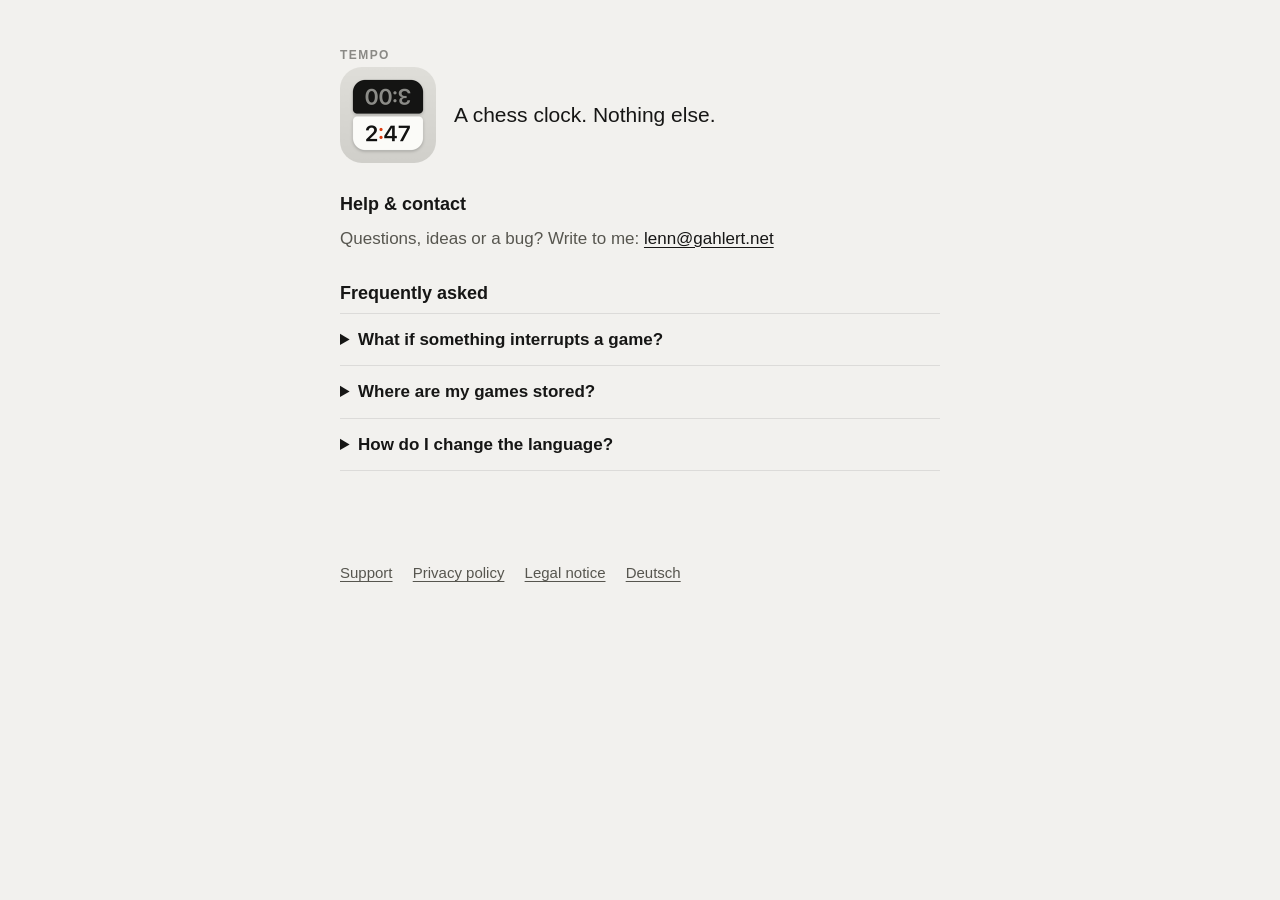
==== index.html @ 9c6516c2 "Update website" ====
<!doctype html>
<html lang="en">
<head>
<meta charset="utf-8">
<meta name="viewport" content="width=device-width, initial-scale=1">
<title>Tempo</title>
<script>location.replace((navigator.language || "en").toLowerCase().startsWith("de") ? "de/" : "en/")</script>
<noscript><meta http-equiv="refresh" content="0; url=en/"></noscript>
</head>
<body><p><a href="de/">Deutsch</a> · <a href="en/">English</a></p></body>
</html>
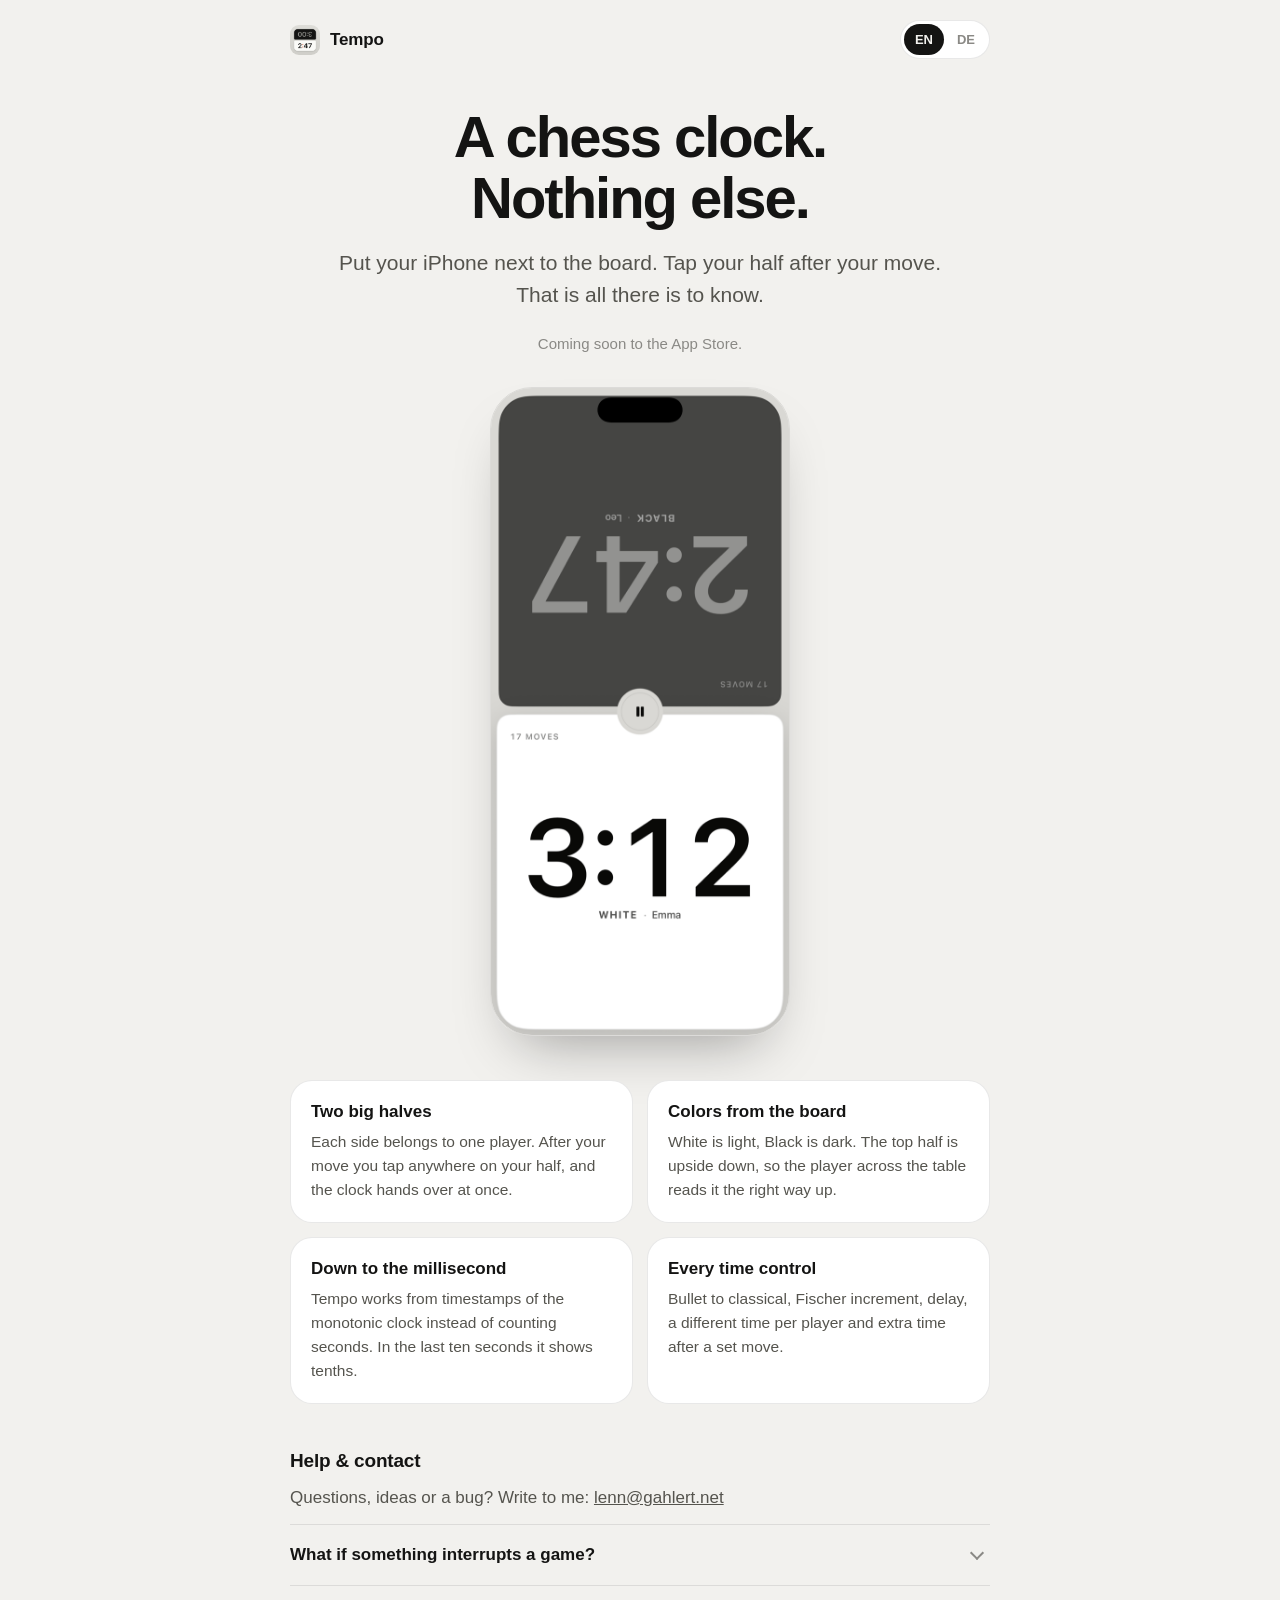
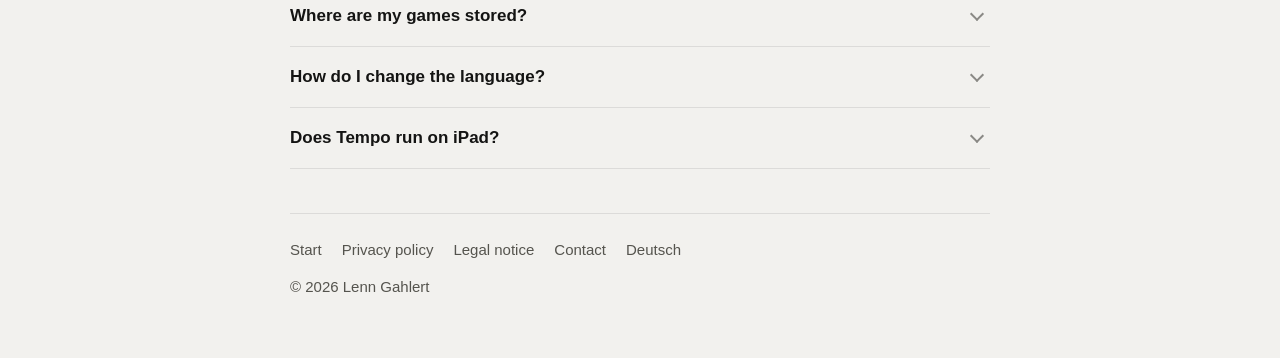
==== commit c0e4ae09: "Update website" ====
--- a/index.html
+++ b/index.html
@@ -4,6 +4,7 @@
 <meta charset="utf-8">
 <meta name="viewport" content="width=device-width, initial-scale=1">
 <title>Tempo</title>
+<link rel="icon" href="icon.png">
 <script>location.replace((navigator.language || "en").toLowerCase().startsWith("de") ? "de/" : "en/")</script>
 <noscript><meta http-equiv="refresh" content="0; url=en/"></noscript>
 </head>
